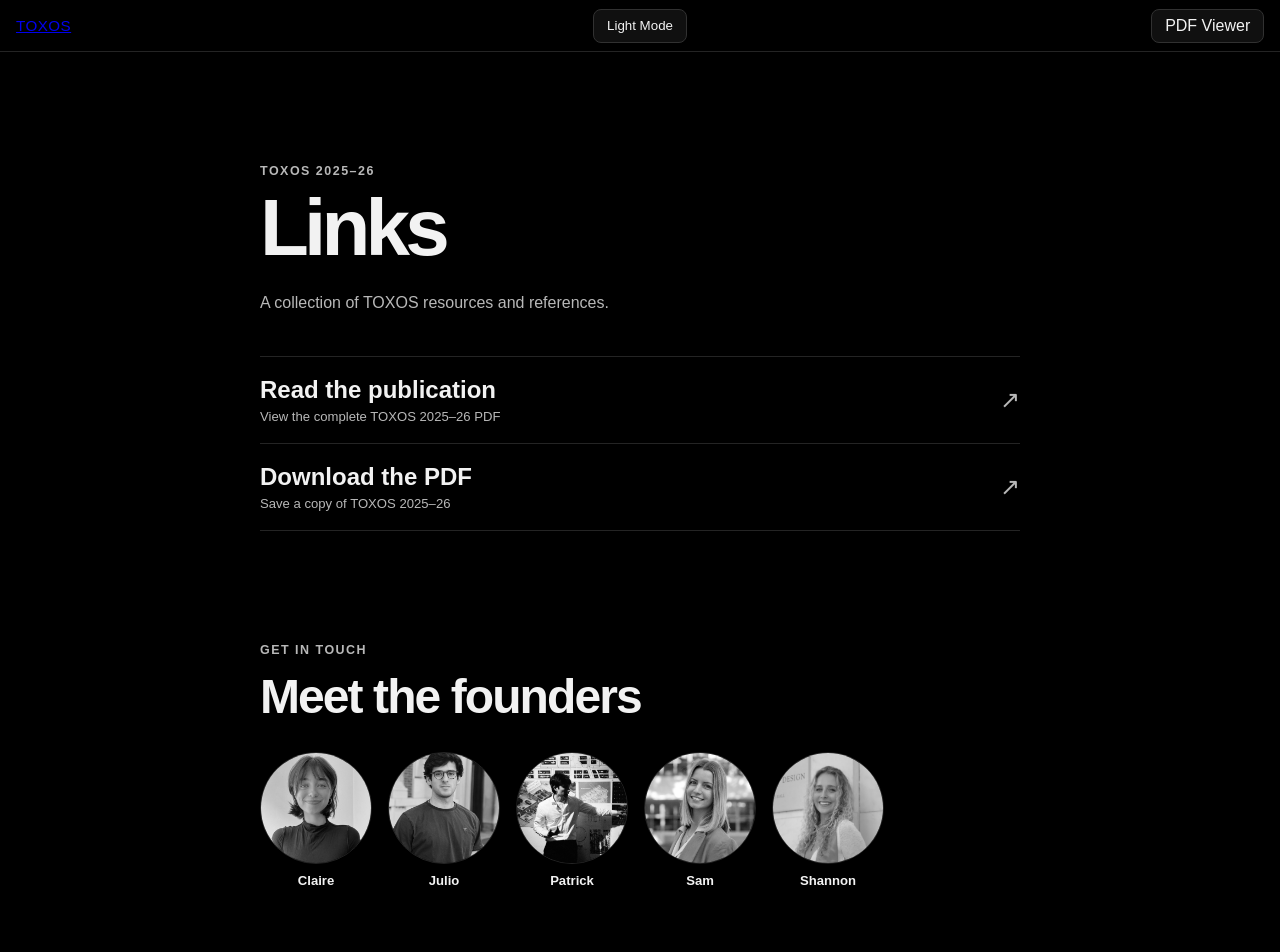
==== links.html @ 0f965889 "links part" ====
<!doctype html>
<html lang="en">
  <head>
    <meta charset="UTF-8" />
    <meta name="viewport" content="width=device-width, initial-scale=1.0" />
    <title>TOXOS — Links</title>
    <link rel="stylesheet" href="./styles.css" />
  </head>
  <body>
    <header class="toolbar">
      <div class="toolbar-group toolbar-group-left">
        <a class="title" href="./index.html">TOXOS</a>
      </div>
      <div class="toolbar-group toolbar-group-center">
        <button id="themeToggle" class="button" type="button" aria-label="Switch theme">
          Light Mode
        </button>
      </div>
      <div class="toolbar-group toolbar-group-right">
        <a class="button" href="./index.html">PDF Viewer</a>
      </div>
    </header>

    <main class="links-shell">
      <p class="links-eyebrow">TOXOS 2025–26</p>
      <h1 class="links-title">Links</h1>
      <p class="links-intro">A collection of TOXOS resources and references.</p>

      <ul class="links-list" aria-label="TOXOS links">
        <li>
          <a href="./index.html">
            <span>Read the publication<small>View the complete TOXOS 2025–26 PDF</small></span>
          </a>
        </li>
        <li>
          <a href="./TOXOS_25-26.pdf" download="TOXOS_25-26.pdf">
            <span>Download the PDF<small>Save a copy of TOXOS 2025–26</small></span>
          </a>
        </li>
      </ul>

      <section class="contacts" aria-labelledby="contacts-title">
        <p class="links-eyebrow">Get in touch</p>
        <h2 id="contacts-title" class="contacts-title">Meet the founders</h2>
        <div class="contact-bubbles">
          <a class="contact-bubble" href="mailto:cag2289@columbia.edu" aria-label="Email Claire Galla">
            <img src="./imgs/claire.jpeg" alt="Claire Galla" />
            <span>Claire</span>
          </a>
          <a class="contact-bubble" href="mailto:jjv2133@columbia.edu" aria-label="Email Julio Viejo">
            <img src="./imgs/julio.jpg" alt="Julio Viejo" />
            <span>Julio</span>
          </a>
          <a class="contact-bubble" href="mailto:pdr2117@columbia.edu" aria-label="Email Patrick Rodriguez">
            <img src="./imgs/pat.jpeg" alt="Patrick Rodriguez" />
            <span>Patrick</span>
          </a>
          <a class="contact-bubble" href="mailto:sen2140@columbia.edu" aria-label="Email Sam Nowak">
            <img src="./imgs/sam.jpeg" alt="Sam Nowak" />
            <span>Sam</span>
          </a>
          <a class="contact-bubble" href="mailto:ssl2208@columbia.edu" aria-label="Email Shannon Levkovitz">
            <img src="./imgs/shan.jpeg" alt="Shannon Levkovitz" />
            <span>Shannon</span>
          </a>
        </div>
      </section>
    </main>

    <script src="./links.js"></script>
  </body>
</html>
---- styles.css ----
:root {
  --toolbar-height: 52px;
  --bg: #000000;
  --panel: #ffffff;
  --text: #f2f2f2;
  --muted: #b8b8b8;
  --line: #242424;
  --toolbar-bg: #000000;
  --button-bg: #101010;
  --button-hover: #1a1a1a;
  --button-border: #313131;
  --link-hit: rgba(88, 166, 255, 0.2);
}

body[data-theme="light"] {
  --bg: #f2f4f8;
  --panel: #ffffff;
  --text: #1f2933;
  --muted: #6b7280;
  --line: #d6dce5;
  --toolbar-bg: #f8fafc;
  --button-bg: #ffffff;
  --button-hover: #eef2f7;
  --button-border: #bbc5d5;
}

* {
  box-sizing: border-box;
}

body {
  margin: 0;
  font-family: "Segoe UI", -apple-system, BlinkMacSystemFont, "Helvetica Neue", sans-serif;
  color: var(--text);
  background: var(--bg);
}

.toolbar {
  position: sticky;
  top: 0;
  z-index: 10;
  height: var(--toolbar-height);
  display: grid;
  grid-template-columns: 1fr auto 1fr;
  align-items: center;
  gap: 1rem;
  padding: 0 1rem;
  border-bottom: 1px solid var(--line);
  background: var(--toolbar-bg);
}

.toolbar-group {
  display: flex;
  align-items: center;
  gap: 0.5rem;
}

.toolbar-group-left {
  justify-self: start;
}

.toolbar-group-center {
  justify-self: center;
}

.toolbar-group-right {
  justify-self: end;
}

.title {
  font-size: 0.95rem;
  letter-spacing: 0.03em;
}

.button {
  display: inline-flex;
  align-items: center;
  justify-content: center;
  height: 34px;
  padding: 0 0.8rem;
  border-radius: 8px;
  border: 1px solid var(--button-border);
  background: var(--button-bg);
  color: var(--text);
  cursor: pointer;
  user-select: none;
  text-decoration: none;
}

.button:hover {
  background: var(--button-hover);
}

#fileInput {
  position: absolute;
  opacity: 0;
  pointer-events: none;
}

.viewer-shell {
  padding: 1rem;
}

.status {
  margin: 0 auto 1rem;
  width: min(1200px, 100%);
  color: var(--muted);
  font-size: 0.92rem;
}

.viewer {
  display: flex;
  flex-direction: column;
  gap: 1rem;
  margin: 0 auto;
  width: min(1200px, 100%);
}

.page {
  position: relative;
  background: var(--panel);
  border: 1px solid var(--line);
  box-shadow: 0 8px 24px rgba(0, 0, 0, 0.35);
}

.page-canvas {
  display: block;
  width: 100%;
  height: auto;
}

.annotation-layer {
  position: absolute;
  inset: 0;
}

.annotation-link {
  position: absolute;
  border-radius: 2px;
  background: transparent;
}

.annotation-link:hover,
.annotation-link:focus-visible {
  background: var(--link-hit);
  outline: 1px solid rgba(37, 99, 235, 0.55);
}

.scroll-hint {
  position: fixed;
  left: 50%;
  bottom: 14px;
  transform: translateX(-50%);
  z-index: 12;
  color: #bfbfbf;
  font-size: 1rem;
  line-height: 1;
  pointer-events: none;
  user-select: none;
  opacity: 0.9;
  animation: scroll-hint-fade 1s ease-in-out infinite;
  transition: opacity 0.25s ease;
}

body[data-theme="light"] .scroll-hint {
  color: #8f8f8f;
}

.scroll-hint.is-hidden {
  opacity: 0;
  animation: none;
}

.links-shell {
  width: min(760px, calc(100% - 2rem));
  margin: 0 auto;
  padding: clamp(3rem, 10vw, 7rem) 0 4rem;
}

.links-eyebrow {
  margin: 0 0 0.75rem;
  color: var(--muted);
  font-size: 0.78rem;
  font-weight: 600;
  letter-spacing: 0.12em;
  text-transform: uppercase;
}

.links-title {
  margin: 0;
  font-size: clamp(2.5rem, 8vw, 5rem);
  font-weight: 700;
  letter-spacing: -0.06em;
  line-height: 0.95;
}

.links-intro {
  max-width: 34rem;
  margin: 1.5rem 0 2.5rem;
  color: var(--muted);
  font-size: 1rem;
  line-height: 1.6;
}

.links-list {
  margin: 0;
  padding: 0;
  list-style: none;
  border-top: 1px solid var(--line);
}

.links-list a {
  display: flex;
  align-items: center;
  justify-content: space-between;
  gap: 1rem;
  padding: 1.2rem 0;
  border-bottom: 1px solid var(--line);
  color: var(--text);
  font-size: clamp(1.1rem, 3vw, 1.5rem);
  font-weight: 600;
  text-decoration: none;
  transition: padding 0.2s ease, color 0.2s ease;
}

.links-list a::after {
  content: "↗";
  color: var(--muted);
  font-weight: 400;
}

.links-list a:hover,
.links-list a:focus-visible {
  padding-right: 0.5rem;
  color: var(--muted);
}

.links-list small {
  display: block;
  margin-top: 0.3rem;
  color: var(--muted);
  font-size: 0.82rem;
  font-weight: 400;
}

.contacts {
  margin-top: clamp(4rem, 10vw, 7rem);
}

.contacts-title {
  margin: 0;
  font-size: clamp(1.8rem, 5vw, 3rem);
  letter-spacing: -0.04em;
}

.contact-bubbles {
  display: flex;
  flex-wrap: wrap;
  gap: 1rem;
  margin-top: 1.75rem;
}

.contact-bubble {
  display: grid;
  gap: 0.55rem;
  justify-items: center;
  color: var(--text);
  font-size: 0.82rem;
  font-weight: 600;
  text-decoration: none;
}

.contact-bubble img {
  width: clamp(76px, 16vw, 112px);
  aspect-ratio: 1;
  border: 1px solid var(--line);
  border-radius: 50%;
  object-fit: cover;
  filter: grayscale(100%);
  transition: filter 0.2s ease, transform 0.2s ease, border-color 0.2s ease;
}

.contact-bubble:hover img,
.contact-bubble:focus-visible img {
  filter: grayscale(0%);
  transform: translateY(-4px);
  border-color: var(--text);
}

.contact-bubble:focus-visible {
  outline: 2px solid var(--text);
  outline-offset: 4px;
  border-radius: 4px;
}

@keyframes scroll-hint-fade {
  0% {
    opacity: 0.9;
  }

  50% {
    opacity: 0.15;
  }

  100% {
    opacity: 0.9;
  }
}

@media (max-width: 720px) {
  .viewer-shell {
    padding: 0.5rem;
  }

  .toolbar {
    grid-template-columns: auto auto;
    grid-template-areas:
      "left right"
      "center center";
    height: auto;
    min-height: var(--toolbar-height);
    padding: 0 0.6rem;
    padding-top: 0.5rem;
    padding-bottom: 0.5rem;
  }

  .toolbar-group-left {
    grid-area: left;
  }

  .toolbar-group-right {
    grid-area: right;
  }

  .toolbar-group-center {
    grid-area: center;
  }

  .links-shell {
    width: min(100% - 1.5rem, 760px);
    padding-top: 3rem;
  }
}
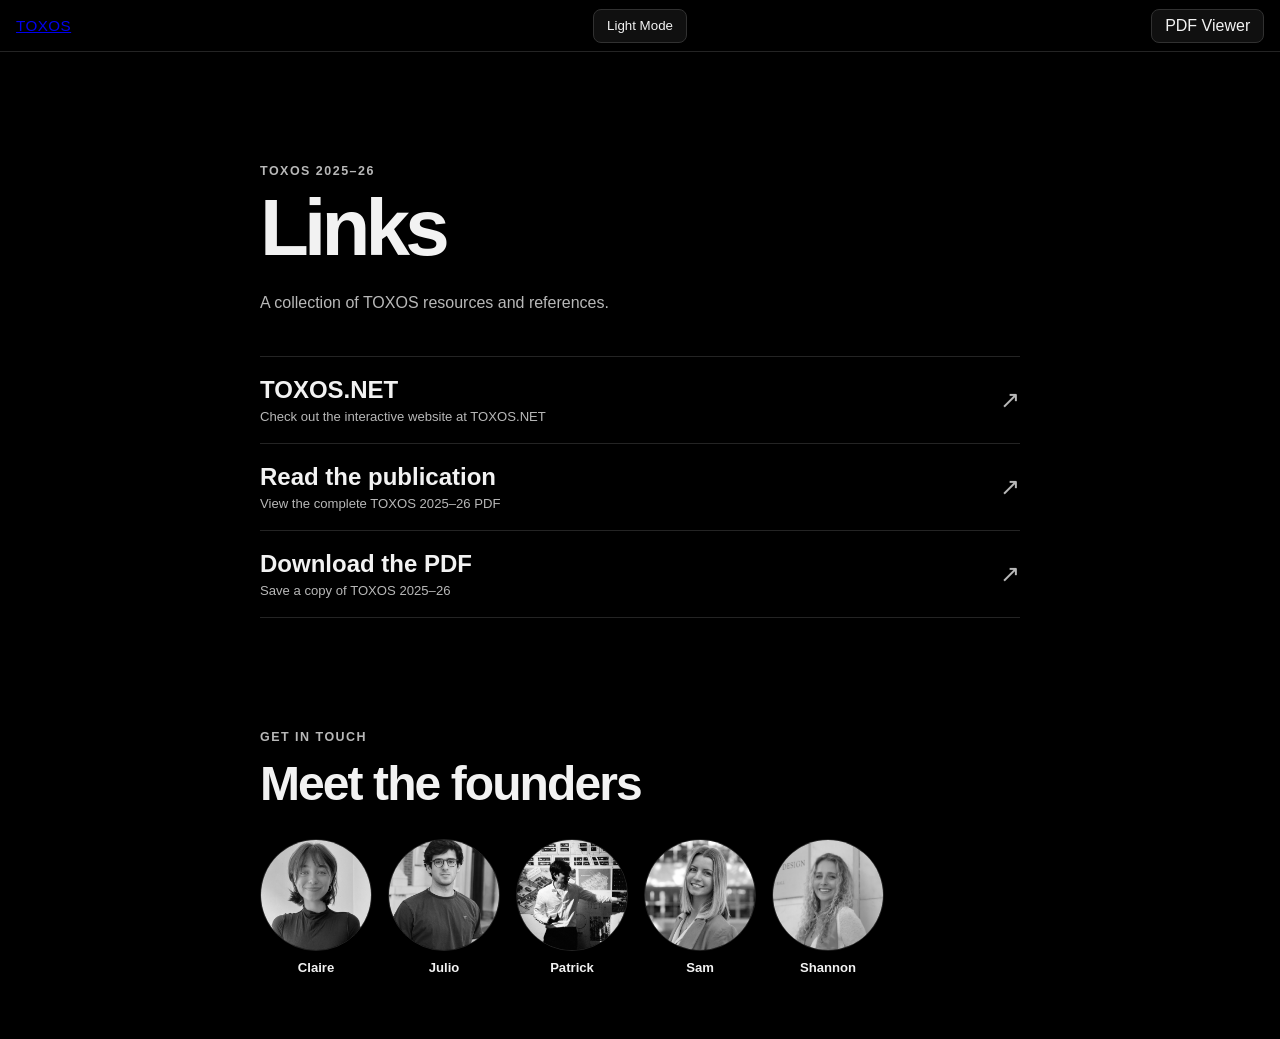
==== commit 45eb3ee3: "toxos.net" ====
--- a/links.html
+++ b/links.html
@@ -27,6 +27,11 @@
       <p class="links-intro">A collection of TOXOS resources and references.</p>
 
       <ul class="links-list" aria-label="TOXOS links">
+        <li>
+          <a href="https://toxos.net" target="_blank" rel="noopener noreferrer">
+            <span>TOXOS.NET<small>Check out the interactive website at TOXOS.NET</small></span>
+          </a>
+        </li>
         <li>
           <a href="./index.html">
             <span>Read the publication<small>View the complete TOXOS 2025–26 PDF</small></span>
